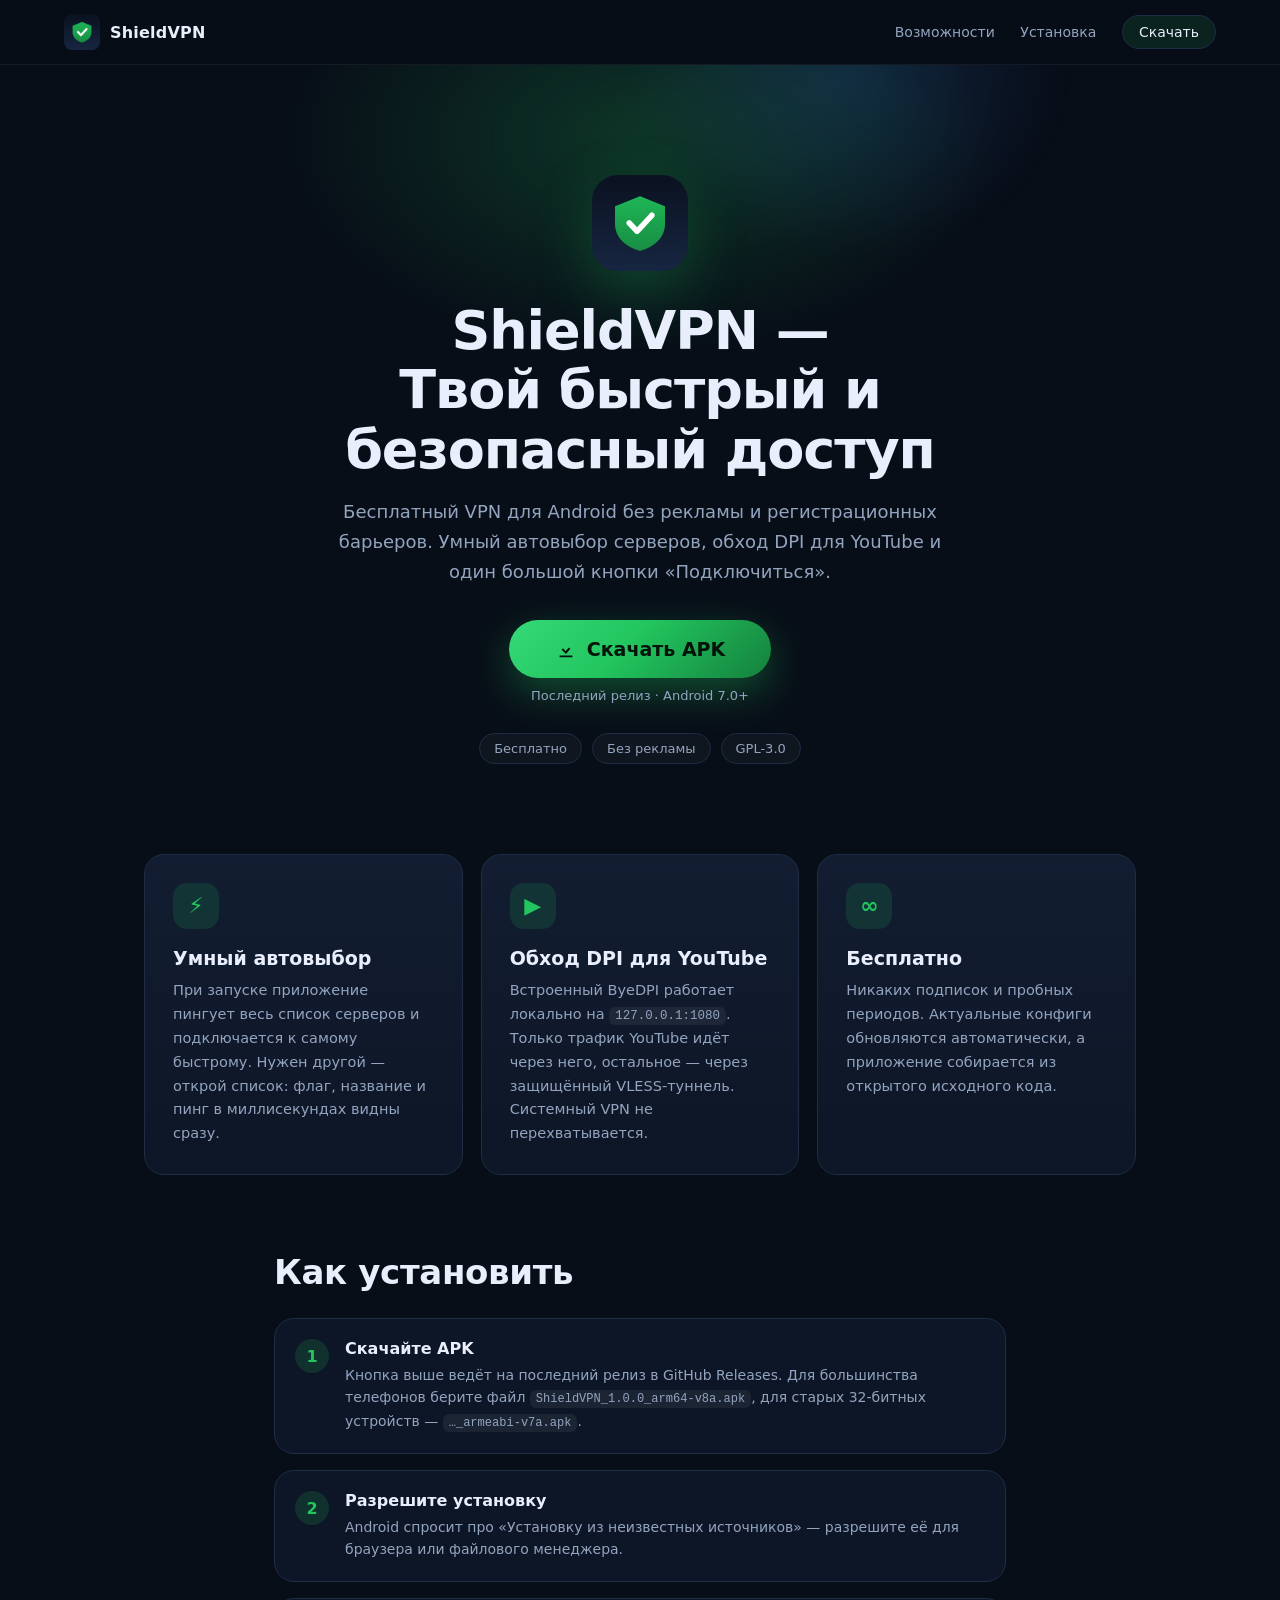
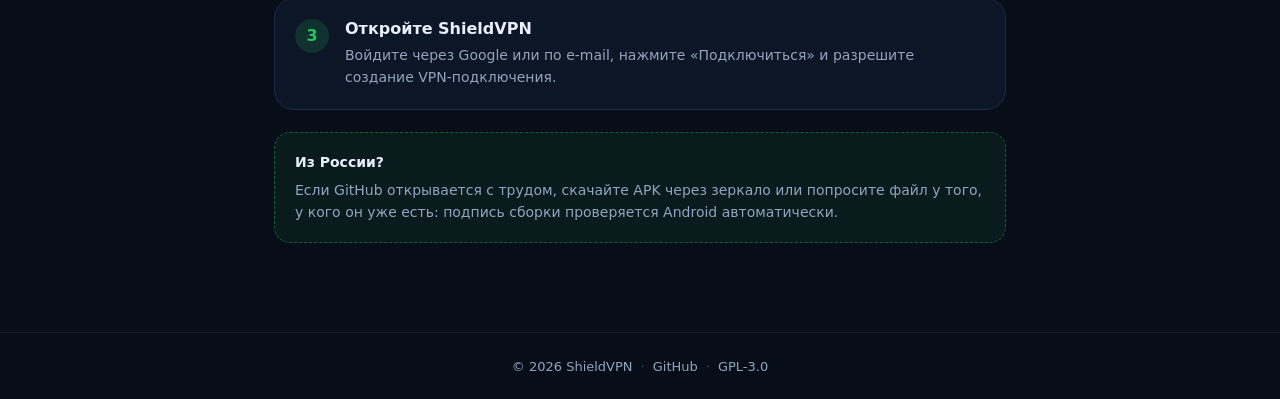
==== site/index.html @ 2199ccf2 "ShieldVPN: ByeDPI bypass, LxBox-style UI, account gate, landing page and release pipeline - ByeDPI (" ====
<!DOCTYPE html>
<html lang="ru">
<head>
  <meta charset="utf-8" />
  <meta name="viewport" content="width=device-width, initial-scale=1" />
  <title>ShieldVPN — Твой быстрый и безопасный доступ</title>
  <meta name="description" content="ShieldVPN — бесплатный VPN с умным автовыбором серверов и локальным обходом DPI для YouTube. Скачать APK для Android." />
  <meta name="theme-color" content="#0b1220" />
  <meta property="og:title" content="ShieldVPN — Твой быстрый и безопасный доступ" />
  <meta property="og:description" content="Умный автовыбор серверов, обход DPI для YouTube, бесплатно и без рекламы." />
  <meta property="og:type" content="website" />
  <link rel="icon" href="icon.png" />
  <link rel="stylesheet" href="styles.css" />
</head>
<body>
  <header class="nav">
    <a class="brand" href="#top">
      <img src="icon.png" alt="" width="36" height="36" />
      <span>ShieldVPN</span>
    </a>
    <nav>
      <a href="#features">Возможности</a>
      <a href="#install">Установка</a>
      <a class="nav-cta" href="https://github.com/murshahsinov-bit/vpn-constructor/releases/latest" target="_blank" rel="noopener">Скачать</a>
    </nav>
  </header>

  <main id="top">
    <section class="hero">
      <div class="glow" aria-hidden="true"></div>
      <div class="hero-inner">
        <img class="hero-icon" src="icon.png" alt="Иконка ShieldVPN" width="96" height="96" />
        <h1>ShieldVPN —<br />Твой быстрый и безопасный доступ</h1>
        <p class="lead">
          Бесплатный VPN для Android без рекламы и регистрационных барьеров.
          Умный автовыбор серверов, обход DPI для YouTube и один большой кнопки
          «Подключиться».
        </p>

        <div class="hero-actions">
          <a class="btn btn-primary" id="download" href="https://github.com/murshahsinov-bit/vpn-constructor/releases/latest">
            <svg viewBox="0 0 24 24" width="22" height="22" aria-hidden="true">
              <path fill="currentColor" d="M12 3v10.6l3.3-3.3 1.4 1.4L12 17.4l-4.7-4.7 1.4-1.4 3.3 3.3V3h2ZM5 19h14v2H5v-2Z"/>
            </svg>
            Скачать APK
          </a>
          <span class="meta" id="release-meta">Последний релиз · Android 7.0+</span>
        </div>

        <ul class="pills">
          <li>Бесплатно</li>
          <li>Без рекламы</li>
          <li>GPL-3.0</li>
        </ul>
      </div>
    </section>

    <section id="features" class="features">
      <article class="card">
        <div class="card-icon">⚡</div>
        <h2>Умный автовыбор</h2>
        <p>
          При запуске приложение пингует весь список серверов и подключается к
          самому быстрому. Нужен другой — открой список: флаг, название и пинг в
          миллисекундах видны сразу.
        </p>
      </article>

      <article class="card">
        <div class="card-icon">▶</div>
        <h2>Обход DPI для YouTube</h2>
        <p>
          Встроенный ByeDPI работает локально на <code>127.0.0.1:1080</code>.
          Только трафик YouTube идёт через него, остальное — через защищённый
          VLESS-туннель. Системный VPN не перехватывается.
        </p>
      </article>

      <article class="card">
        <div class="card-icon">∞</div>
        <h2>Бесплатно</h2>
        <p>
          Никаких подписок и пробных периодов. Актуальные конфиги обновляются
          автоматически, а приложение собирается из открытого исходного кода.
        </p>
      </article>
    </section>

    <section id="install" class="install">
      <h2>Как установить</h2>
      <ol>
        <li>
          <span class="step">1</span>
          <div>
            <strong>Скачайте APK</strong>
            <p>Кнопка выше ведёт на последний релиз в GitHub Releases. Для большинства телефонов берите файл <code>ShieldVPN_1.0.0_arm64-v8a.apk</code>, для старых 32-битных устройств — <code>…_armeabi-v7a.apk</code>.</p>
          </div>
        </li>
        <li>
          <span class="step">2</span>
          <div>
            <strong>Разрешите установку</strong>
            <p>Android спросит про «Установку из неизвестных источников» — разрешите её для браузера или файлового менеджера.</p>
          </div>
        </li>
        <li>
          <span class="step">3</span>
          <div>
            <strong>Откройте ShieldVPN</strong>
            <p>Войдите через Google или по e-mail, нажмите «Подключиться» и разрешите создание VPN-подключения.</p>
          </div>
        </li>
      </ol>

      <div class="notice">
        <strong>Из России?</strong> Если GitHub открывается с трудом, скачайте APK
        через зеркало или попросите файл у того, у кого он уже есть: подпись
        сборки проверяется Android автоматически.
      </div>
    </section>
  </main>

  <footer>
    <div class="footer-inner">
      <span>© <span id="year">2026</span> ShieldVPN</span>
      <span class="dot">·</span>
      <a href="https://github.com/murshahsinov-bit/vpn-constructor" target="_blank" rel="noopener">GitHub</a>
      <span class="dot">·</span>
      <a href="https://github.com/murshahsinov-bit/vpn-constructor/blob/main/LICENSE" target="_blank" rel="noopener">GPL-3.0</a>
    </div>
  </footer>

  <script src="app.js"></script>
</body>
</html>
---- site/styles.css ----
:root {
  --bg: #080e18;
  --bg-soft: #0d1626;
  --card: #121d31;
  --stroke: #1e2c45;
  --text: #e8eefb;
  --muted: #93a4bf;
  --accent: #22c55e;
  --accent-dark: #15803d;
  --radius: 20px;
}

* { box-sizing: border-box; }

html, body {
  margin: 0;
  padding: 0;
  background: var(--bg);
  color: var(--text);
  font-family: "Inter", "Segoe UI", system-ui, -apple-system, "Helvetica Neue", Arial, sans-serif;
  -webkit-font-smoothing: antialiased;
  scroll-behavior: smooth;
}

a { color: inherit; text-decoration: none; }

code {
  font-family: ui-monospace, "SFMono-Regular", Menlo, Consolas, monospace;
  background: rgba(255, 255, 255, 0.06);
  padding: 2px 6px;
  border-radius: 6px;
  font-size: 0.86em;
}

/* ------------------------------------------------------------------- nav */

.nav {
  position: sticky;
  top: 0;
  z-index: 20;
  display: flex;
  align-items: center;
  justify-content: space-between;
  gap: 16px;
  padding: 14px clamp(18px, 5vw, 64px);
  background: rgba(8, 14, 24, 0.78);
  backdrop-filter: blur(14px);
  border-bottom: 1px solid rgba(255, 255, 255, 0.06);
}

.brand {
  display: inline-flex;
  align-items: center;
  gap: 10px;
  font-weight: 700;
  letter-spacing: 0.2px;
}

.nav nav {
  display: flex;
  align-items: center;
  gap: clamp(12px, 2vw, 26px);
  font-size: 14px;
  color: var(--muted);
}

.nav nav a:hover { color: var(--text); }

.nav-cta {
  padding: 8px 16px;
  border-radius: 999px;
  border: 1px solid var(--stroke);
  color: var(--text) !important;
  background: rgba(34, 197, 94, 0.12);
}

/* ------------------------------------------------------------------ hero */

.hero {
  position: relative;
  overflow: hidden;
  padding: clamp(48px, 9vw, 110px) clamp(18px, 5vw, 64px) clamp(40px, 7vw, 90px);
}

.glow {
  position: absolute;
  inset: -30% 10% auto;
  height: 620px;
  background:
    radial-gradient(closest-side, rgba(34, 197, 94, 0.22), transparent 70%),
    radial-gradient(closest-side at 70% 40%, rgba(56, 130, 246, 0.18), transparent 72%);
  filter: blur(10px);
  pointer-events: none;
}

.hero-inner {
  position: relative;
  max-width: 820px;
  margin: 0 auto;
  text-align: center;
}

.hero-icon {
  border-radius: 26px;
  box-shadow: 0 20px 60px rgba(34, 197, 94, 0.25);
}

h1 {
  margin: 26px 0 18px;
  font-size: clamp(30px, 5.4vw, 54px);
  line-height: 1.1;
  letter-spacing: -0.02em;
  font-weight: 800;
}

.lead {
  margin: 0 auto;
  max-width: 620px;
  color: var(--muted);
  font-size: clamp(15px, 1.7vw, 18px);
  line-height: 1.65;
}

.hero-actions {
  display: flex;
  flex-direction: column;
  align-items: center;
  gap: 10px;
  margin-top: 34px;
}

.btn {
  display: inline-flex;
  align-items: center;
  justify-content: center;
  gap: 10px;
  border-radius: 999px;
  font-weight: 700;
  cursor: pointer;
  transition: transform 0.15s ease, box-shadow 0.15s ease, background 0.15s ease;
}

.btn-primary {
  padding: 18px 46px;
  font-size: clamp(16px, 2vw, 19px);
  color: #05130a;
  background: linear-gradient(135deg, #35d977, var(--accent) 45%, var(--accent-dark));
  box-shadow: 0 14px 40px rgba(34, 197, 94, 0.35);
}

.btn-primary:hover {
  transform: translateY(-2px);
  box-shadow: 0 18px 48px rgba(34, 197, 94, 0.45);
}

.btn-primary:active { transform: translateY(0); }

.meta {
  color: var(--muted);
  font-size: 13px;
}

.pills {
  display: flex;
  flex-wrap: wrap;
  justify-content: center;
  gap: 10px;
  padding: 0;
  margin: 30px 0 0;
  list-style: none;
}

.pills li {
  padding: 7px 14px;
  border-radius: 999px;
  border: 1px solid var(--stroke);
  background: rgba(255, 255, 255, 0.03);
  color: var(--muted);
  font-size: 13px;
}

/* -------------------------------------------------------------- features */

.features {
  display: grid;
  grid-template-columns: repeat(auto-fit, minmax(260px, 1fr));
  gap: 18px;
  max-width: 1120px;
  margin: 0 auto;
  padding: 0 clamp(18px, 5vw, 64px) clamp(40px, 6vw, 80px);
}

.card {
  padding: 28px;
  border-radius: var(--radius);
  border: 1px solid var(--stroke);
  background: linear-gradient(180deg, var(--card), var(--bg-soft));
}

.card-icon {
  width: 46px;
  height: 46px;
  display: grid;
  place-items: center;
  border-radius: 14px;
  background: rgba(34, 197, 94, 0.14);
  color: var(--accent);
  font-size: 22px;
  font-weight: 700;
}

.card h2 {
  margin: 18px 0 10px;
  font-size: 19px;
}

.card p {
  margin: 0;
  color: var(--muted);
  font-size: 14.5px;
  line-height: 1.65;
}

/* --------------------------------------------------------------- install */

.install {
  max-width: 860px;
  margin: 0 auto;
  padding: 0 clamp(18px, 5vw, 64px) clamp(48px, 7vw, 90px);
}

.install h2 {
  font-size: clamp(24px, 3.4vw, 34px);
  margin: 0 0 26px;
  letter-spacing: -0.01em;
}

.install ol {
  list-style: none;
  margin: 0;
  padding: 0;
  display: grid;
  gap: 16px;
}

.install li {
  display: flex;
  gap: 16px;
  padding: 20px;
  border-radius: var(--radius);
  border: 1px solid var(--stroke);
  background: var(--bg-soft);
}

.step {
  flex: 0 0 34px;
  height: 34px;
  display: grid;
  place-items: center;
  border-radius: 50%;
  background: rgba(34, 197, 94, 0.15);
  color: var(--accent);
  font-weight: 700;
}

.install strong { display: block; margin-bottom: 6px; }

.install p {
  margin: 0;
  color: var(--muted);
  font-size: 14px;
  line-height: 1.6;
}

.notice {
  margin-top: 22px;
  padding: 18px 20px;
  border-radius: 16px;
  border: 1px dashed rgba(34, 197, 94, 0.4);
  background: rgba(34, 197, 94, 0.07);
  color: var(--muted);
  font-size: 14px;
  line-height: 1.6;
}

.notice strong { color: var(--text); }

/* ---------------------------------------------------------------- footer */

footer {
  border-top: 1px solid rgba(255, 255, 255, 0.06);
  padding: 26px clamp(18px, 5vw, 64px);
  color: var(--muted);
  font-size: 13px;
}

.footer-inner {
  display: flex;
  flex-wrap: wrap;
  justify-content: center;
  align-items: center;
  gap: 8px;
  max-width: 1120px;
  margin: 0 auto;
}

footer a:hover { color: var(--text); }

.dot { opacity: 0.4; }

@media (max-width: 520px) {
  .nav nav a:not(.nav-cta) { display: none; }
  .btn-primary { width: 100%; padding: 17px 24px; }
  .hero-actions { align-items: stretch; }
}
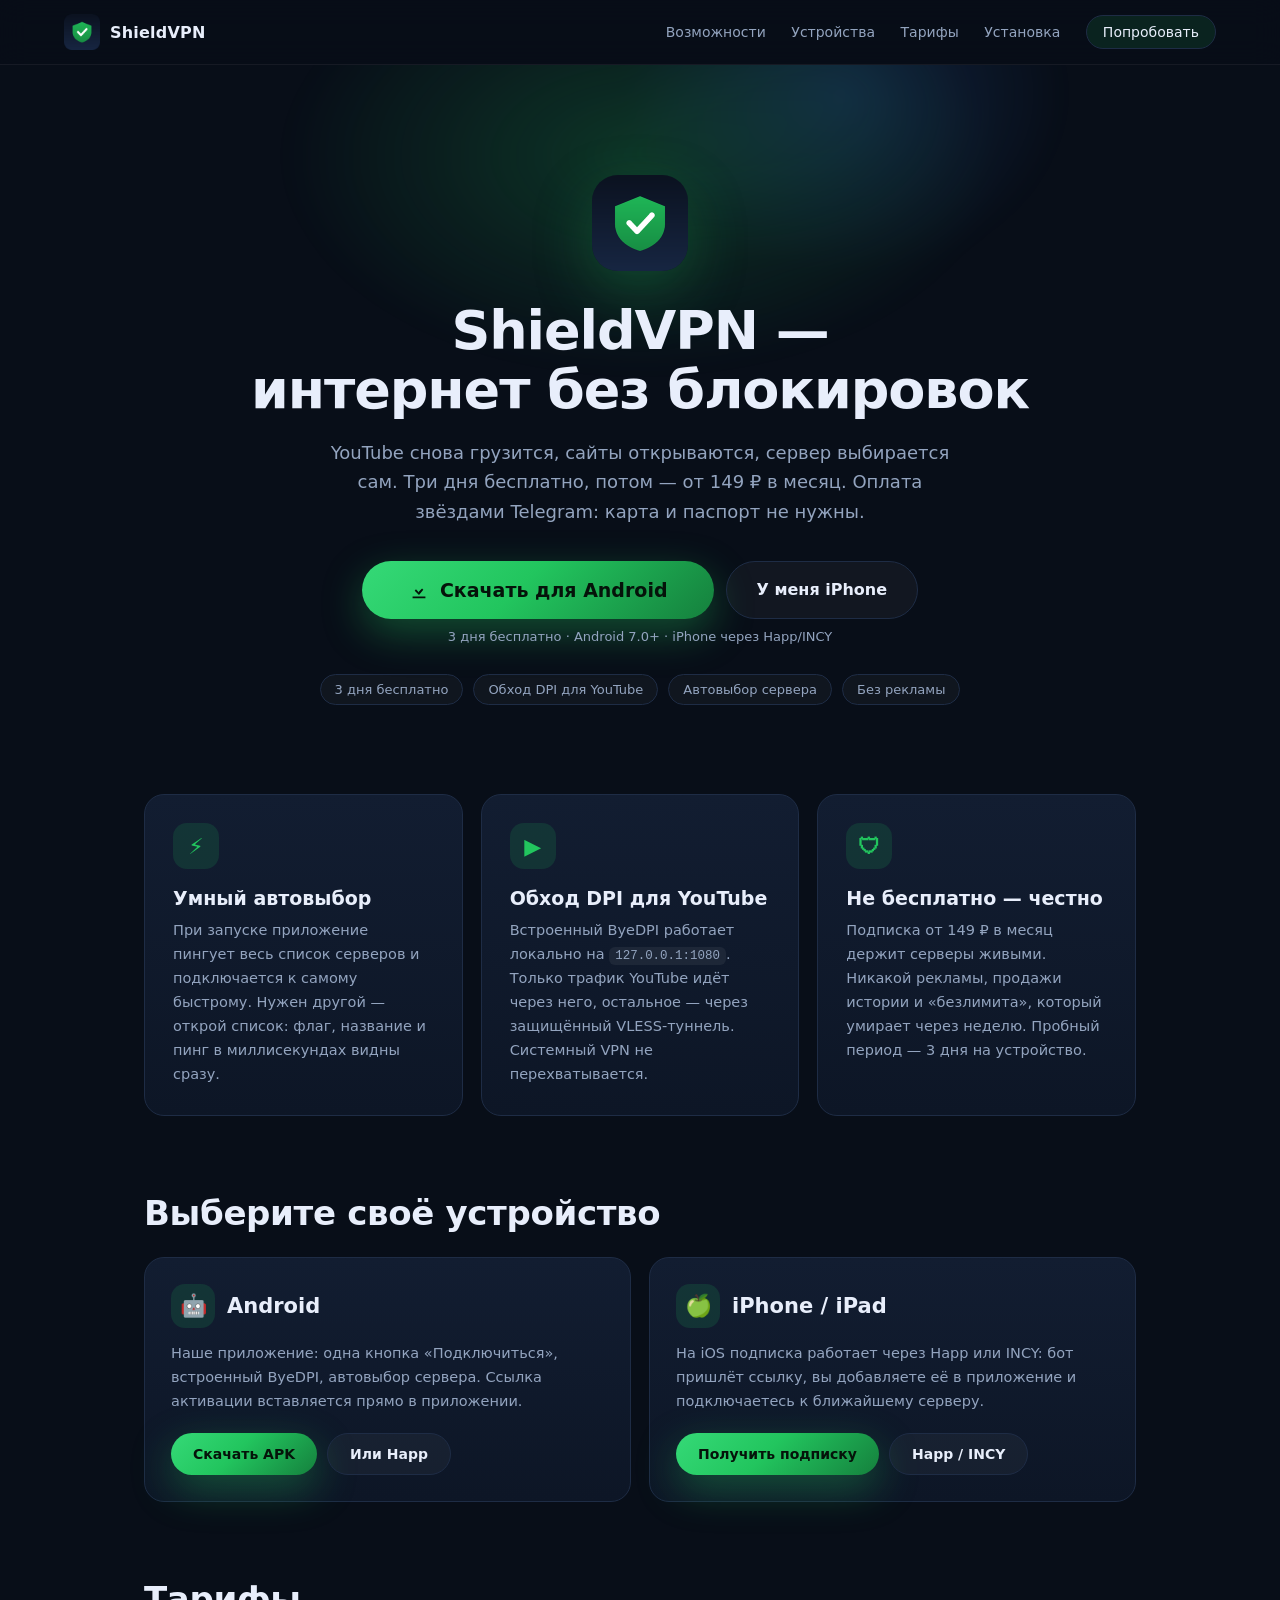
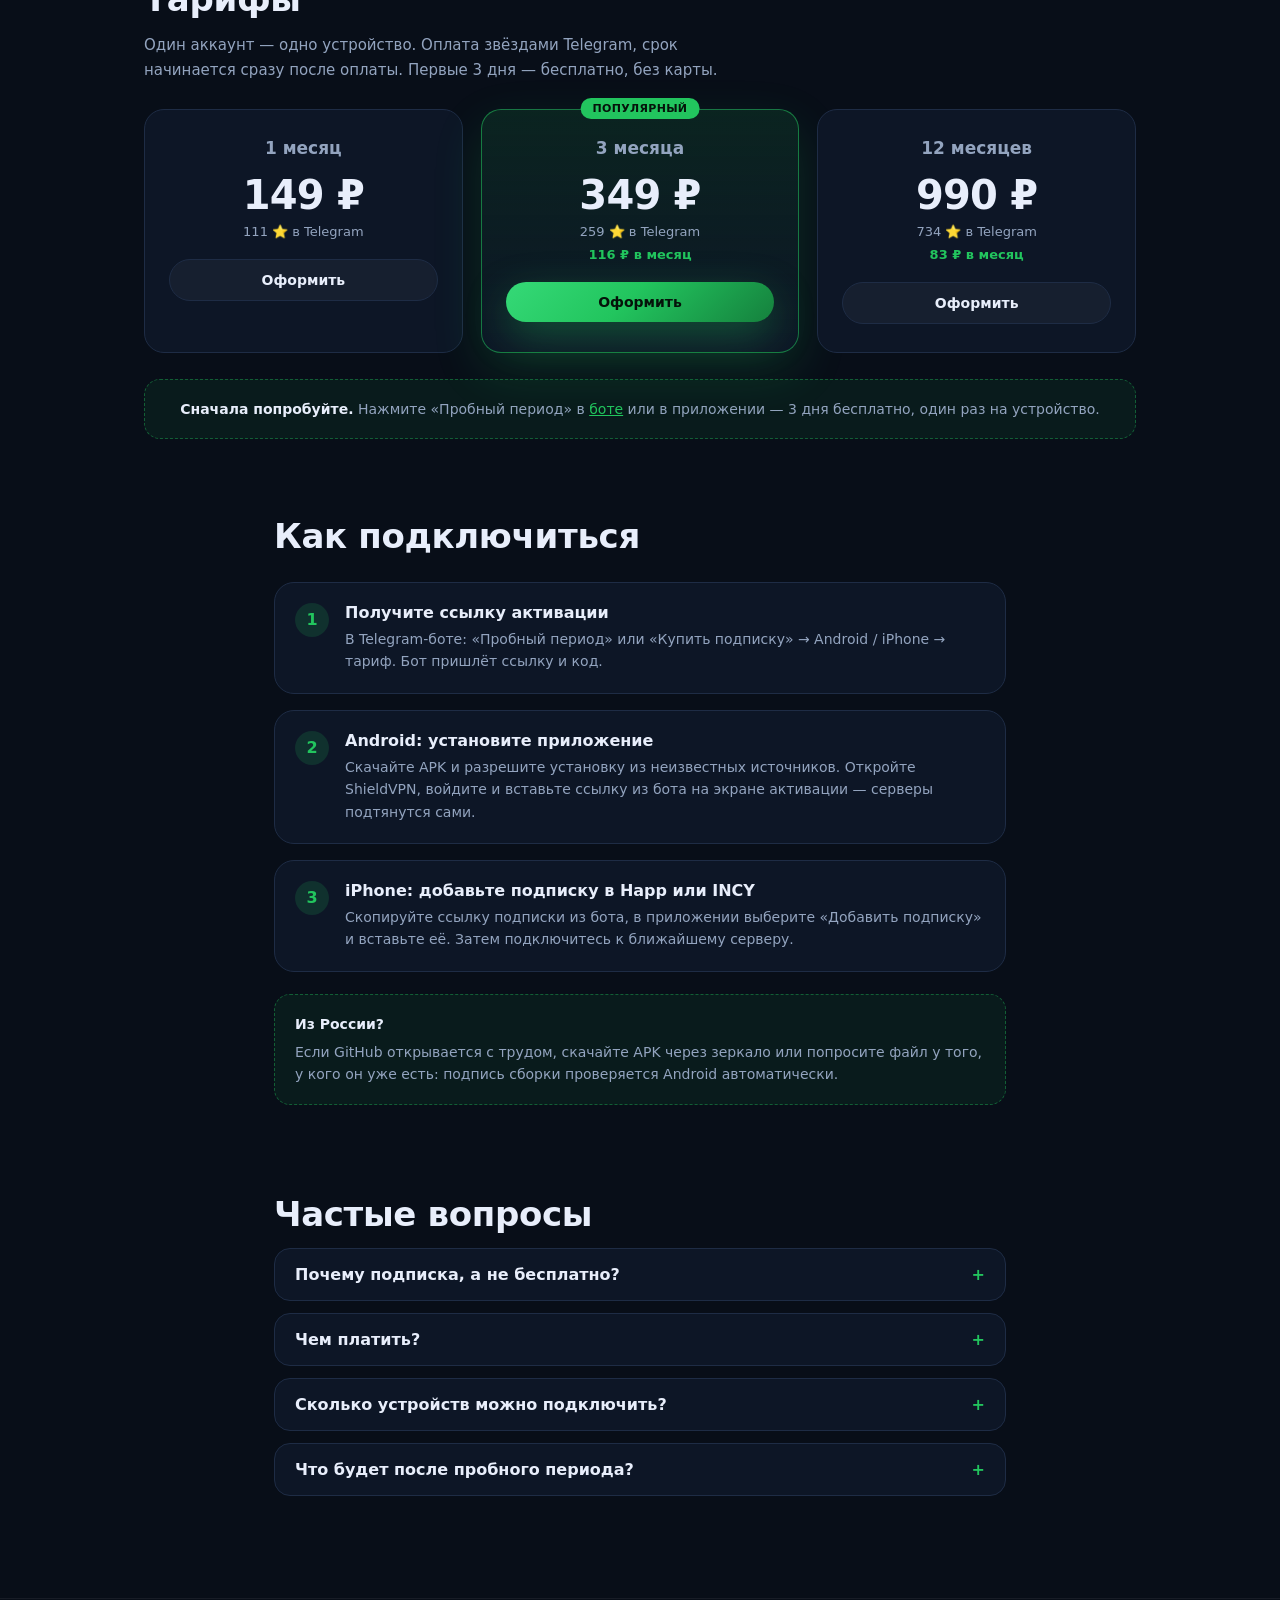
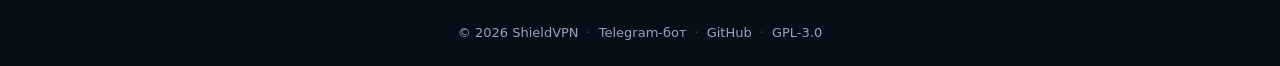
==== commit 57f66986: "feat: licence gate, RUB tariffs, trial, sales bot, clean server names Worker - licensing.py: self-co" ====
--- a/site/index.html
+++ b/site/index.html
@@ -3,11 +3,11 @@
 <head>
   <meta charset="utf-8" />
   <meta name="viewport" content="width=device-width, initial-scale=1" />
-  <title>ShieldVPN — Твой быстрый и безопасный доступ</title>
-  <meta name="description" content="ShieldVPN — бесплатный VPN с умным автовыбором серверов и локальным обходом DPI для YouTube. Скачать APK для Android." />
+  <title>ShieldVPN — быстрый интернет без блокировок</title>
+  <meta name="description" content="ShieldVPN: VPN с обходом DPI для YouTube, автовыбором серверов и подпиской от 149 ₽. 3 дня бесплатно, оплата звёздами Telegram. Android и iPhone." />
   <meta name="theme-color" content="#0b1220" />
-  <meta property="og:title" content="ShieldVPN — Твой быстрый и безопасный доступ" />
-  <meta property="og:description" content="Умный автовыбор серверов, обход DPI для YouTube, бесплатно и без рекламы." />
+  <meta property="og:title" content="ShieldVPN — быстрый интернет без блокировок" />
+  <meta property="og:description" content="Обход DPI для YouTube, автовыбор серверов, 3 дня бесплатно. Подписка от 149 ₽ в месяц." />
   <meta property="og:type" content="website" />
   <link rel="icon" href="icon.png" />
   <link rel="stylesheet" href="styles.css" />
@@ -20,8 +20,10 @@
     </a>
     <nav>
       <a href="#features">Возможности</a>
+      <a href="#platforms">Устройства</a>
+      <a href="#pricing">Тарифы</a>
       <a href="#install">Установка</a>
-      <a class="nav-cta" href="https://github.com/murshahsinov-bit/vpn-constructor/releases/latest" target="_blank" rel="noopener">Скачать</a>
+      <a class="nav-cta" href="https://t.me/shieldvpn_bot" target="_blank" rel="noopener">Попробовать</a>
     </nav>
   </header>
 
@@ -30,27 +32,31 @@
       <div class="glow" aria-hidden="true"></div>
       <div class="hero-inner">
         <img class="hero-icon" src="icon.png" alt="Иконка ShieldVPN" width="96" height="96" />
-        <h1>ShieldVPN —<br />Твой быстрый и безопасный доступ</h1>
+        <h1>ShieldVPN —<br />интернет без блокировок</h1>
         <p class="lead">
-          Бесплатный VPN для Android без рекламы и регистрационных барьеров.
-          Умный автовыбор серверов, обход DPI для YouTube и один большой кнопки
-          «Подключиться».
+          YouTube снова грузится, сайты открываются, сервер выбирается сам.
+          Три дня бесплатно, потом — от 149 ₽ в месяц. Оплата звёздами
+          Telegram: карта и паспорт не нужны.
         </p>
 
         <div class="hero-actions">
-          <a class="btn btn-primary" id="download" href="https://github.com/murshahsinov-bit/vpn-constructor/releases/latest">
-            <svg viewBox="0 0 24 24" width="22" height="22" aria-hidden="true">
-              <path fill="currentColor" d="M12 3v10.6l3.3-3.3 1.4 1.4L12 17.4l-4.7-4.7 1.4-1.4 3.3 3.3V3h2ZM5 19h14v2H5v-2Z"/>
-            </svg>
-            Скачать APK
-          </a>
-          <span class="meta" id="release-meta">Последний релиз · Android 7.0+</span>
+          <div class="cta-row">
+            <a class="btn btn-primary" id="download" href="https://github.com/murshahsinov-bit/vpn-constructor/releases/latest">
+              <svg viewBox="0 0 24 24" width="22" height="22" aria-hidden="true">
+                <path fill="currentColor" d="M12 3v10.6l3.3-3.3 1.4 1.4L12 17.4l-4.7-4.7 1.4-1.4 3.3 3.3V3h2ZM5 19h14v2H5v-2Z"/>
+              </svg>
+              Скачать для Android
+            </a>
+            <a class="btn btn-ghost" href="#platforms">У меня iPhone</a>
+          </div>
+          <span class="meta" id="release-meta">3 дня бесплатно · Android 7.0+ · iPhone через Happ/INCY</span>
         </div>
 
         <ul class="pills">
-          <li>Бесплатно</li>
+          <li>3 дня бесплатно</li>
+          <li>Обход DPI для YouTube</li>
+          <li>Автовыбор сервера</li>
           <li>Без рекламы</li>
-          <li>GPL-3.0</li>
         </ul>
       </div>
     </section>
@@ -77,37 +83,113 @@
       </article>
 
       <article class="card">
-        <div class="card-icon">∞</div>
-        <h2>Бесплатно</h2>
+        <div class="card-icon">🛡</div>
+        <h2>Не бесплатно — честно</h2>
         <p>
-          Никаких подписок и пробных периодов. Актуальные конфиги обновляются
-          автоматически, а приложение собирается из открытого исходного кода.
+          Подписка от 149 ₽ в месяц держит серверы живыми. Никакой рекламы,
+          продажи истории и «безлимита», который умирает через неделю.
+          Пробный период — 3 дня на устройство.
         </p>
       </article>
     </section>
 
+    <section id="platforms" class="platforms">
+      <h2>Выберите своё устройство</h2>
+      <div class="platform-grid">
+        <article class="platform">
+          <div class="platform-head">
+            <span class="platform-icon">🤖</span>
+            <h3>Android</h3>
+          </div>
+          <p>
+            Наше приложение: одна кнопка «Подключиться», встроенный ByeDPI,
+            автовыбор сервера. Ссылка активации вставляется прямо в приложении.
+          </p>
+          <div class="platform-actions">
+            <a class="btn btn-primary btn-sm" id="download-android" href="https://github.com/murshahsinov-bit/vpn-constructor/releases/latest">Скачать APK</a>
+            <a class="btn btn-ghost btn-sm" href="https://happ.su" target="_blank" rel="noopener">Или Happ</a>
+          </div>
+        </article>
+
+        <article class="platform">
+          <div class="platform-head">
+            <span class="platform-icon">🍏</span>
+            <h3>iPhone / iPad</h3>
+          </div>
+          <p>
+            На iOS подписка работает через Happ или INCY: бот пришлёт ссылку,
+            вы добавляете её в приложение и подключаетесь к ближайшему серверу.
+          </p>
+          <div class="platform-actions">
+            <a class="btn btn-primary btn-sm" href="https://t.me/shieldvpn_bot" target="_blank" rel="noopener">Получить подписку</a>
+            <a class="btn btn-ghost btn-sm" href="https://happ.su" target="_blank" rel="noopener">Happ / INCY</a>
+          </div>
+        </article>
+      </div>
+    </section>
+
+    <section id="pricing" class="pricing">
+      <h2>Тарифы</h2>
+      <p class="pricing-lead">
+        Один аккаунт — одно устройство. Оплата звёздами Telegram, срок
+        начинается сразу после оплаты. Первые 3 дня — бесплатно, без карты.
+      </p>
+
+      <div class="price-grid">
+        <article class="price" data-plan="m1">
+          <h3>1 месяц</h3>
+          <div class="price-value"><span data-price="m1">149</span> ₽</div>
+          <div class="price-stars"><span data-stars="m1">111</span> ⭐ в Telegram</div>
+          <a class="btn btn-ghost btn-sm" href="https://t.me/shieldvpn_bot?start=buy" target="_blank" rel="noopener">Оформить</a>
+        </article>
+
+        <article class="price price-hot" data-plan="m3">
+          <span class="badge">Популярный</span>
+          <h3>3 месяца</h3>
+          <div class="price-value"><span data-price="m3">349</span> ₽</div>
+          <div class="price-stars"><span data-stars="m3">259</span> ⭐ в Telegram</div>
+          <div class="price-note">116 ₽ в месяц</div>
+          <a class="btn btn-primary btn-sm" href="https://t.me/shieldvpn_bot?start=buy" target="_blank" rel="noopener">Оформить</a>
+        </article>
+
+        <article class="price" data-plan="m12">
+          <h3>12 месяцев</h3>
+          <div class="price-value"><span data-price="m12">990</span> ₽</div>
+          <div class="price-stars"><span data-stars="m12">734</span> ⭐ в Telegram</div>
+          <div class="price-note">83 ₽ в месяц</div>
+          <a class="btn btn-ghost btn-sm" href="https://t.me/shieldvpn_bot?start=buy" target="_blank" rel="noopener">Оформить</a>
+        </article>
+      </div>
+
+      <div class="notice notice-center">
+        <strong>Сначала попробуйте.</strong> Нажмите «Пробный период» в
+        <a href="https://t.me/shieldvpn_bot" target="_blank" rel="noopener">боте</a>
+        или в приложении — 3 дня бесплатно, один раз на устройство.
+      </div>
+    </section>
+
     <section id="install" class="install">
-      <h2>Как установить</h2>
+      <h2>Как подключиться</h2>
       <ol>
         <li>
           <span class="step">1</span>
           <div>
-            <strong>Скачайте APK</strong>
-            <p>Кнопка выше ведёт на последний релиз в GitHub Releases. Для большинства телефонов берите файл <code>ShieldVPN_1.0.0_arm64-v8a.apk</code>, для старых 32-битных устройств — <code>…_armeabi-v7a.apk</code>.</p>
+            <strong>Получите ссылку активации</strong>
+            <p>В Telegram-боте: «Пробный период» или «Купить подписку» → Android / iPhone → тариф. Бот пришлёт ссылку и код.</p>
           </div>
         </li>
         <li>
           <span class="step">2</span>
           <div>
-            <strong>Разрешите установку</strong>
-            <p>Android спросит про «Установку из неизвестных источников» — разрешите её для браузера или файлового менеджера.</p>
+            <strong>Android: установите приложение</strong>
+            <p>Скачайте APK и разрешите установку из неизвестных источников. Откройте ShieldVPN, войдите и вставьте ссылку из бота на экране активации — серверы подтянутся сами.</p>
           </div>
         </li>
         <li>
           <span class="step">3</span>
           <div>
-            <strong>Откройте ShieldVPN</strong>
-            <p>Войдите через Google или по e-mail, нажмите «Подключиться» и разрешите создание VPN-подключения.</p>
+            <strong>iPhone: добавьте подписку в Happ или INCY</strong>
+            <p>Скопируйте ссылку подписки из бота, в приложении выберите «Добавить подписку» и вставьте её. Затем подключитесь к ближайшему серверу.</p>
           </div>
         </li>
       </ol>
@@ -118,11 +200,33 @@
         сборки проверяется Android автоматически.
       </div>
     </section>
+
+    <section class="faq">
+      <h2>Частые вопросы</h2>
+      <details>
+        <summary>Почему подписка, а не бесплатно?</summary>
+        <p>Серверы, трафик и обход DPI стоят денег. 149 ₽ в месяц покрывают их без рекламы и продажи данных.</p>
+      </details>
+      <details>
+        <summary>Чем платить?</summary>
+        <p>Звёздами Telegram — они покупаются внутри Telegram картой или через бота. Никаких передач данных карты сайту.</p>
+      </details>
+      <details>
+        <summary>Сколько устройств можно подключить?</summary>
+        <p>Одна лицензия — одно устройство. Для второй установки оформите отдельную подписку в боте.</p>
+      </details>
+      <details>
+        <summary>Что будет после пробного периода?</summary>
+        <p>Доступ остановится, серверы останутся в приложении. Оплатите тариф в боте и вставьте новую ссылку активации.</p>
+      </details>
+    </section>
   </main>
 
   <footer>
     <div class="footer-inner">
       <span>© <span id="year">2026</span> ShieldVPN</span>
+      <span class="dot">·</span>
+      <a href="https://t.me/shieldvpn_bot" target="_blank" rel="noopener">Telegram-бот</a>
       <span class="dot">·</span>
       <a href="https://github.com/murshahsinov-bit/vpn-constructor" target="_blank" rel="noopener">GitHub</a>
       <span class="dot">·</span>
--- a/site/styles.css
+++ b/site/styles.css
@@ -285,6 +285,229 @@
 
 .notice strong { color: var(--text); }
 
+/* --------------------------------------------------------------- platforms */
+
+.cta-row {
+  display: flex;
+  flex-wrap: wrap;
+  justify-content: center;
+  gap: 12px;
+}
+
+.btn-ghost {
+  padding: 17px 30px;
+  font-size: 16px;
+  border: 1px solid var(--stroke);
+  background: rgba(255, 255, 255, 0.04);
+  color: var(--text);
+}
+
+.btn-ghost:hover { background: rgba(255, 255, 255, 0.08); }
+
+.btn-sm {
+  padding: 12px 22px;
+  font-size: 14px;
+}
+
+.platforms {
+  max-width: 1120px;
+  margin: 0 auto;
+  padding: 0 clamp(18px, 5vw, 64px) clamp(40px, 6vw, 80px);
+}
+
+.platforms h2,
+.pricing h2,
+.faq h2 {
+  font-size: clamp(24px, 3.4vw, 34px);
+  margin: 0 0 14px;
+  letter-spacing: -0.01em;
+}
+
+.platform-grid {
+  display: grid;
+  grid-template-columns: repeat(auto-fit, minmax(280px, 1fr));
+  gap: 18px;
+  margin-top: 24px;
+}
+
+.platform {
+  padding: 26px;
+  border-radius: var(--radius);
+  border: 1px solid var(--stroke);
+  background: linear-gradient(180deg, var(--card), var(--bg-soft));
+  display: flex;
+  flex-direction: column;
+}
+
+.platform-head {
+  display: flex;
+  align-items: center;
+  gap: 12px;
+}
+
+.platform-icon {
+  width: 44px;
+  height: 44px;
+  display: grid;
+  place-items: center;
+  border-radius: 14px;
+  background: rgba(34, 197, 94, 0.14);
+  font-size: 22px;
+}
+
+.platform h3 {
+  margin: 0;
+  font-size: 21px;
+}
+
+.platform p {
+  margin: 14px 0 20px;
+  color: var(--muted);
+  font-size: 14.5px;
+  line-height: 1.65;
+}
+
+.platform-actions {
+  display: flex;
+  flex-wrap: wrap;
+  gap: 10px;
+  margin-top: auto;
+}
+
+/* ----------------------------------------------------------------- pricing */
+
+.pricing {
+  max-width: 1120px;
+  margin: 0 auto;
+  padding: 0 clamp(18px, 5vw, 64px) clamp(40px, 6vw, 80px);
+}
+
+.pricing-lead {
+  max-width: 620px;
+  margin: 0 0 26px;
+  color: var(--muted);
+  font-size: 15px;
+  line-height: 1.65;
+}
+
+.price-grid {
+  display: grid;
+  grid-template-columns: repeat(auto-fit, minmax(240px, 1fr));
+  gap: 18px;
+}
+
+.price {
+  position: relative;
+  padding: 28px 24px;
+  border-radius: var(--radius);
+  border: 1px solid var(--stroke);
+  background: var(--bg-soft);
+  text-align: center;
+}
+
+.price h3 {
+  margin: 0 0 14px;
+  font-size: 17px;
+  color: var(--muted);
+  font-weight: 600;
+}
+
+.price-value {
+  font-size: 40px;
+  font-weight: 800;
+  letter-spacing: -0.02em;
+}
+
+.price-stars {
+  margin-top: 6px;
+  color: var(--muted);
+  font-size: 13px;
+}
+
+.price-note {
+  margin-top: 8px;
+  color: var(--accent);
+  font-size: 13px;
+  font-weight: 600;
+}
+
+.price .btn {
+  margin-top: 20px;
+  width: 100%;
+}
+
+.price-hot {
+  border-color: rgba(34, 197, 94, 0.55);
+  background: linear-gradient(180deg, rgba(34, 197, 94, 0.12), var(--bg-soft));
+  box-shadow: 0 18px 50px rgba(34, 197, 94, 0.16);
+}
+
+.badge {
+  position: absolute;
+  top: -12px;
+  left: 50%;
+  transform: translateX(-50%);
+  padding: 4px 12px;
+  border-radius: 999px;
+  background: var(--accent);
+  color: #05130a;
+  font-size: 11px;
+  font-weight: 700;
+  letter-spacing: 0.3px;
+  text-transform: uppercase;
+  white-space: nowrap;
+}
+
+.notice-center {
+  margin-top: 26px;
+  text-align: center;
+}
+
+.notice a {
+  color: var(--accent);
+  text-decoration: underline;
+}
+
+/* --------------------------------------------------------------------- faq */
+
+.faq {
+  max-width: 860px;
+  margin: 0 auto;
+  padding: 0 clamp(18px, 5vw, 64px) clamp(48px, 7vw, 90px);
+}
+
+.faq details {
+  padding: 16px 20px;
+  margin-bottom: 12px;
+  border-radius: 16px;
+  border: 1px solid var(--stroke);
+  background: var(--bg-soft);
+}
+
+.faq summary {
+  cursor: pointer;
+  font-weight: 600;
+  list-style: none;
+}
+
+.faq summary::-webkit-details-marker { display: none; }
+
+.faq summary::after {
+  content: "+";
+  float: right;
+  color: var(--accent);
+  font-weight: 700;
+}
+
+.faq details[open] summary::after { content: "−"; }
+
+.faq p {
+  margin: 12px 0 0;
+  color: var(--muted);
+  font-size: 14.5px;
+  line-height: 1.65;
+}
+
 /* ---------------------------------------------------------------- footer */
 
 footer {
